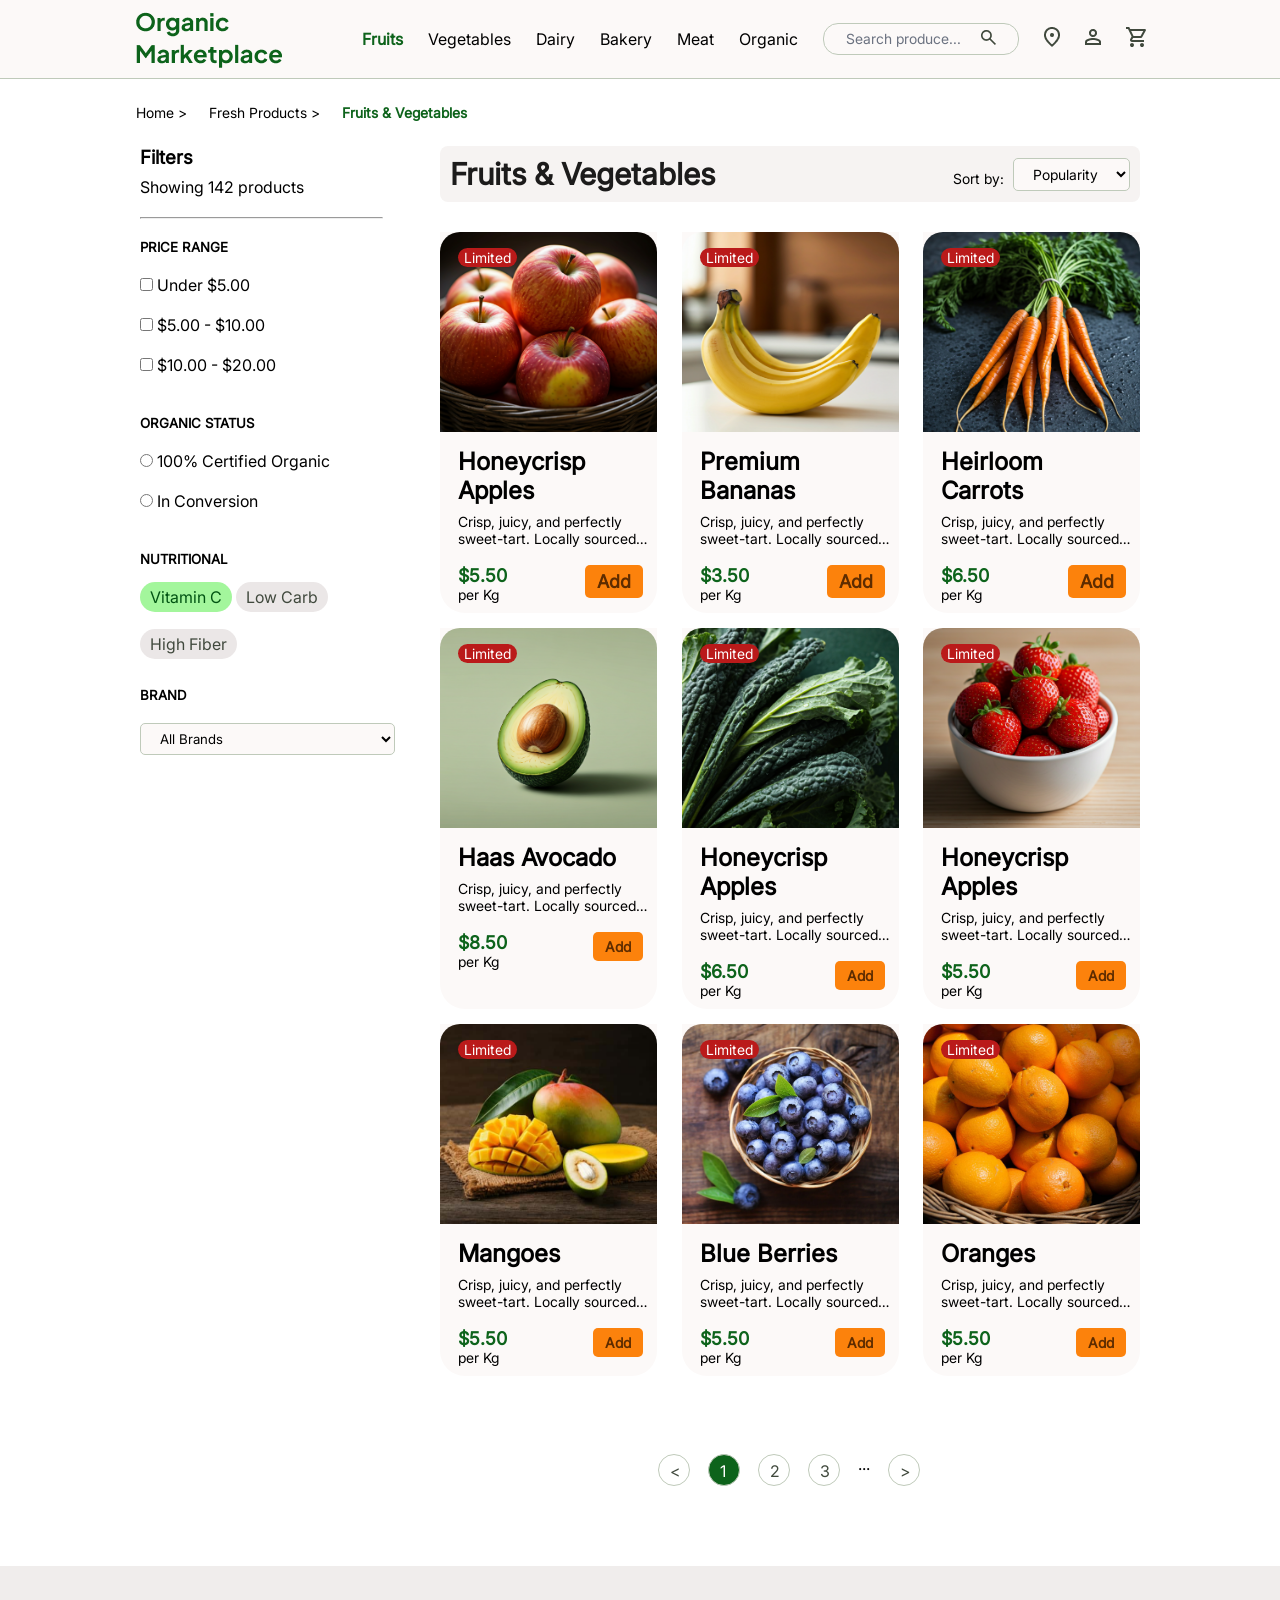
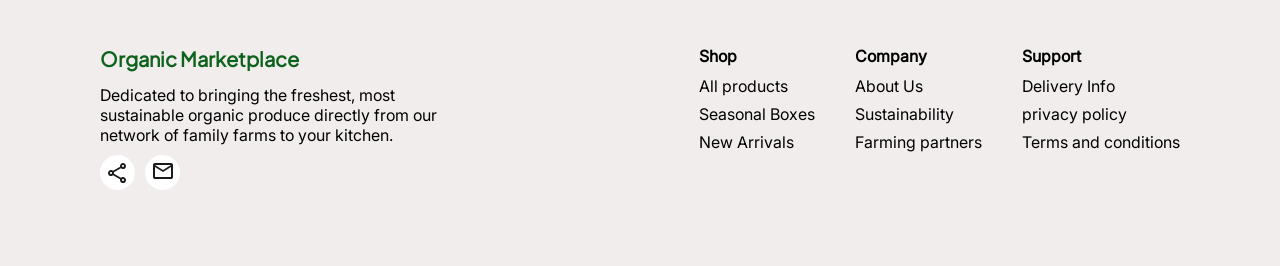
==== fruits.html @ 4d38a537 "version 1" ====
<!DOCTYPE html>
<html lang="en">

<head>
    <meta charset="UTF-8">
    <meta name="viewport" content="width=device-width, initial-scale=1.0">
    <title>Organic Marketplace</title>
    <link rel="stylesheet" href="fruits.css">
    <style>
        @font-face {
            font-family: 'PlusJakartaSans';
            src: url('Fonts/Plus_Jakarta_Sans/static/PlusJakartaSans-Regular.ttf') format('truetype');
        }

        @font-face {
            font-family: 'Inter';
            src: url('Fonts/Inter/static/Inter_18pt-Regular.ttf') format('truetype');
        }
    </style>

</head>

<body>

       <header>
        <div class="header-container">
            <div class="logo">
                <img src="downloads_dmart/logo.png" alt="logo">
            </div>
            <div class="nav">
                <ul>
                    <li><a class="active">Fruits</a></li>
                    <li><a>Vegetables</a></li>
                    <li><a>Dairy</a></li>
                    <li><a>Bakery</a></li>
                    <li><a>Meat</a></li>
                    <li><a>Organic</a></li>
                </ul>
            </div>
            <div class="search-container " style="gap:25px;">
                <div class="search" style="gap:20px;">
                    <p>Search produce... </p>
                    <div><img src="downloads_dmart/search.png"></span></div>
                </div>
                <div class="loc" style="align-self:center;">
                    <img src="downloads_dmart/loc.png" alt="loc">
                </div>
                <div class="user" style="align-self:center;">
                    <img src="downloads_dmart/user.png" alt="user">
                </div>
                <div class="cart" style="align-self:center;">
                    <img src="downloads_dmart/cart.svg" alt="cart">
                </div>
            </div>
        </div>

    </header>
    <section class="toggle">
        <p><span>Home > </span><span> Fresh Products > </span><span style="color: #0D631B;font-weight: bold;"> Fruits &
                Vegetables</span></p>
    </section>

    <section class="fruit-vegetable-1">
        <div class="fruit-vegetable-col1">
            <div>
                <h3>Filters</h3>
                <p style="margin-top: 8px;margin-left: 0;">Showing 142 products</p>
                <br>
                <hr style="width: 243px;">
            </div>
            <br>
            <div>
                <h5>PRICE RANGE</h5><br>
                <form>
                    <input type="checkbox" id="range1" class="range1" value="range1">
                    <label for="range1">Under $5.00</label><br><br>
                    <input type="checkbox" id="range2" class="range2" value="range2">
                    <label for="range2">$5.00 - $10.00</label><br><br>
                    <input type="checkbox" id="range3" class="range3" value="range3">
                    <label for="range3">$10.00 - $20.00</label><br><br>

                </form>

            </div>
            <br>
            <div>
                <h5>ORGANIC STATUS</h5><br>
                <form>
                    <input type="radio" id="radio1" class="radio1" value="radio1">
                    <label for="radio1">100% Certified Organic</label><br><br>
                    <input type="radio" id="radio2" class="radio2" value="radio2">
                    <label for="radio2">In Conversion</label><br><br>

                </form>
            </div>
            <br>
            <div style="position: relative;">
                <h5>NUTRITIONAL</h5><br>
                <span style="background-color: #A3F69C;color:#005312;border-radius: 30px;padding: 5px 10px;margin-left: 0;">Vitamin
                    C</span>
                <span style="background-color: #EBE7E7;color:#40493D;border-radius: 30px;padding: 5px 10px;margin-left: 0;">Low
                    Carb</span>
                <span
                    style="background-color: #EBE7E7;color:#40493D;border-radius: 30px;padding: 5px 10px;position: absolute;top:70px;left:0px ;margin-left: 0;">High
                    Fiber</span>
            </div>
            <br>
            <br>
            <br>
            <div>
                <br>
                <h5>BRAND</h5><br>
                <form>
                    <select title="All Brands" name="brands"
                        style="border: 1px solid #BFCABA;background-color: #FCF9F8; padding:6px 15px 6px ;border-radius: 5px;width: 85%;">
                        <option value="all brands">All Brands</option>
                    </select>
                </form>
            </div>

        </div>
        <div class="fruit-vegetable-col2">
            <div class="fv-col2-top">
                <h2>Fruits & Vegetables</h2>
                <div style="display: flex;align-items: center;">
                    <div>
                        <p style="font-size: 14px;width: 60px;">Sort by:</p>
                    </div>

                    <select title="popularity" name="popularity"
                        style="border: 1px solid #BFCABA;background-color: #FCF9F8; padding:6px 15px 6px ;border-radius: 5px;width: 100%; font-size: 14px;">
                        <option value="popularity">Popularity</option>
                    </select>

                </div>
            </div>
            <div class="fv-card-container">
                <div class="best-cards">
                    <p class="limited">Limited</p>
                    
                    <img src="downloads_dmart/apple.png">
                    <h3>Honeycrisp
                        Apples</h3>
                    <p>Crisp, juicy, and perfectly
                        sweet-tart. Locally sourced…</p>
                    <div  style="display:flex;justify-content: space-between;position: relative;">
                        <span>$5.50</span>
                        <a href="apple.html"><span style="background-color: #FC820C;color: #5E2C00;padding: 6px 12px;border-radius: 5px;position: absolute;right:14px">Add</span></a>
                    </div>
                     <p style="margin-top:0px; margin-left: 18px;">per Kg</p>
                </div>

                <div class="best-cards">
                    <p class="limited">Limited</p>
                    <img src="downloads_dmart/banana.png">
                    <h3>Premium
Bananas</h3>
                    <p>Crisp, juicy, and perfectly
                        sweet-tart. Locally sourced…</p>
                    <div  style="display:flex;justify-content: space-between;position: relative;">
                        <span>$3.50</span>
                        <span style="background-color: #FC820C;color: #5E2C00;padding: 6px 12px;border-radius: 5px;position: absolute;right:14px">Add</span>
                    </div>
                     <p style="margin-top:0px; margin-left: 18px;">per Kg</p>
                </div>

               <div class="best-cards">
                <p class="limited">Limited</p>
                    <img src="downloads_dmart/carrotheri.png">
                    <h3>Heirloom
Carrots</h3>
                    <p>Crisp, juicy, and perfectly
                        sweet-tart. Locally sourced…</p>
                    <div  style="display:flex;justify-content: space-between;position: relative;">
                        <span>$6.50</span>
                        <span style="background-color: #FC820C;color: #5E2C00;padding: 6px 12px;border-radius: 5px;position: absolute;right:14px">Add</span>
                    </div>
                     <p style="margin-top:0px; margin-left: 18px;">per Kg</p>
                </div>
                <div class="best-cards">
                    <p class="limited">Limited</p>
                    
                    <img src="downloads_dmart/avacado.png">
                    <h3>Haas Avocado</h3>
                    <p>Crisp, juicy, and perfectly
                        sweet-tart. Locally sourced…</p>
                    <div  style="display:flex;justify-content: space-between;position: relative;">
                        <span>$8.50</span>
                        <span style="background-color: #FC820C;color: #5E2C00;padding: 6px 12px;border-radius: 5px;position: absolute;right:14px;font-size: 14px;">Add</span>
                    </div>
                     <p style="margin-top:0px; margin-left: 18px;">per Kg</p>
                </div>

               <div class="best-cards">
                <p class="limited">Limited</p>
                    <img src="downloads_dmart/curry.png">
                    <h3>Honeycrisp
                        Apples</h3>
                    <p>Crisp, juicy, and perfectly
                        sweet-tart. Locally sourced…</p>
                    <div  style="display:flex;justify-content: space-between;position: relative;">
                        <span>$6.50</span>
                        <span style="background-color: #FC820C;color: #5E2C00;padding: 6px 12px;border-radius: 5px;position: absolute;right:14px;font-size: 14px;">Add</span>
                    </div>
                     <p style="margin-top:0px; margin-left: 18px;">per Kg</p>
                </div>

                <div class="best-cards">
                    <p class="limited">Limited</p>
                    <img src="downloads_dmart/straberry11.png">
                    <h3>Honeycrisp
                        Apples</h3>
                    <p>Crisp, juicy, and perfectly
                        sweet-tart. Locally sourced…</p>
                    <div  style="display:flex;justify-content: space-between;position: relative;">
                        <span>$5.50</span>
                        <span style="background-color: #FC820C;color: #5E2C00;padding: 6px 12px;border-radius: 5px;position: absolute;right:14px;font-size: 14px;">Add</span>
                    </div>
                     <p style="margin-top:0px; margin-left: 18px;">per Kg</p>
                </div>
                <div class="best-cards">
                    <p class="limited">Limited</p>
                    <img src="downloads_dmart/mango.png">
                    <h3>Mangoes</h3>
                    <p>Crisp, juicy, and perfectly
                        sweet-tart. Locally sourced…</p>
                    <div  style="display:flex;justify-content: space-between;position: relative;">
                        <span>$5.50</span>
                        <span style="background-color: #FC820C;color: #5E2C00;padding: 6px 12px;border-radius: 5px;position: absolute;right:14px;font-size: 14px;">Add</span>
                    </div>
                     <p style="margin-top:0px; margin-left: 18px;">per Kg</p>
                </div>

                <div class="best-cards">
                    <p class="limited">Limited</p>
                    <img src="downloads_dmart/blueberry.png">
                    <h3>Blue Berries</h3>
                    <p>Crisp, juicy, and perfectly
                        sweet-tart. Locally sourced…</p>
                    <div  style="display:flex;justify-content: space-between;position: relative;">
                        <span>$5.50</span>
                        <span style="background-color: #FC820C;color: #5E2C00;padding: 6px 12px;border-radius: 5px;position: absolute;right:14px;font-size: 14px;">Add</span>
                    </div>
                     <p style="margin-top:0px; margin-left: 18px;">per Kg</p>
                </div>

               <div class="best-cards">
                <p class="limited">Limited</p>
                    <img src="downloads_dmart/orange.png">
                    <h3>Oranges</h3>
                    <p>Crisp, juicy, and perfectly
                        sweet-tart. Locally sourced…</p>
                    <div  style="display:flex;justify-content: space-between;position: relative;">
                        <span>$5.50</span>
                        <span style="background-color: #FC820C;color: #5E2C00;padding: 6px 12px;border-radius: 5px;position: absolute;right:14px;font-size: 14px;">Add</span>
                    </div>
                     <p style="margin-top:0px; margin-left: 18px;">per Kg</p>
                </div>

            </div>
        </div>
    </section>

    <!--page-toggle section-->
    <section class="page-toggle">
        <div class="page-nos">
    
                    <p class="page-nos-round"><</p>
                    <p class="page-nos-round" style="background-color: #0D631B;color: #fff;">1</p>
                    <p class="page-nos-round">2</p>
                    <p class="page-nos-round">3</p>
                    <p>...</p>
                    <p class="page-nos-round">></p>


        </div>
    </section>


















    <footer>

        <div class="footer">

            <div>
                <h3
                    style="margin-bottom: 14px;font-size: 20px;font-weight: 700;color: #0D631B;font-family:PlusJakartaSans ;">
                    Organic Marketplace</h3>
                <p style="margin-left: 0;">Dedicated to bringing the freshest, most<br>
                    sustainable organic produce directly from our<br>
                    network of family farms to your kitchen.</p>
                <div class="footer-img">
                   <div class="footer-icon">
                        <img src="downloads_dmart/share.svg">
                    </div>
                   <div class="footer-icon">
                        <img src="downloads_dmart/mail.svg">
                    </div>
                </div>

            </div>
            <div class="right-flex">
                <div>
                    <h4>Shop</h4>
                    <ul>
                        <li>All products </li>
                        <li>Seasonal Boxes </li>
                        <li>New Arrivals</li>
                    </ul>
                </div>

                <div>
                    <h4>Company</h4>
                    <ul>
                        <li>About Us </li>
                        <li>Sustainability </li>
                        <li>Farming partners</li>
                    </ul>
                </div>

                <div>
                    <h4>Support</h4>
                    <ul>
                        <li>Delivery Info</li>
                        <li>privacy policy</li>
                        <li>Terms and conditions</li>
                    </ul>
                </div>

            </div>

        </div>

    </footer>
</body>

</html>
---- fruits.css ----
* {
    margin: 0;
    padding: 0;
    box-sizing: border-box;
    font-family: "Inter", sans-serif;

    @font-face {
        font-family: 'PlusJakartaSans';
        src: url('Fonts/Plus_Jakarta_Sans/static/PlusJakartaSans-Regular.ttf') format('truetype');
    }

    @font-face {
        font-family: 'Inter';
        src: url('Fonts/Inter/static/Inter_18pt-Regular.ttf') format('truetype');
    }
}

header {
    width: 100%;
    background-color: #FCF9F8;
    border-bottom: 1px solid #BFCABA;
}

.header-container {
    margin: 0 50px;
    padding: 5px;
    display: flex;
    justify-content: center;
    align-items: center;


}

.nav {
    font-family: "Inter", sans-serif;

}

.nav ul {
    list-style: none;
    display: flex;
    gap: 25px;
    font-weight: 500;
}

.nav li a.active {
    color: #0D631B;
    font-weight: bold;
}

.search-container {
    display: flex;


}

.search {
    display: flex;
    justify-content: space-between;
    border: 1px solid #BFCABA;
    padding: 6px 22px;
    font-size: 14px;
    color: #6B7280;
    border-radius: 15px;
    margin-left: 25px;

}
.search p{
    margin:0;
}

.toggle{
    margin-left: 100px;
    margin-right: 100px;
   
    margin-top: 25px;
    font-size: 14px;
}
.fruit-vegetable-1{
    margin-left: 140px;
    margin-right: 140px;
    margin-top:25px;
    display: flex;
}
.fruit-vegetable-col1{
    width:30%;
}
.fruit-vegetable-col2{
    width:70%;
}
.fv-col2-top{
    margin-left: 20x;
    background-color: #F6F3F2;
    padding: 10px;
    display: flex;
    justify-content: space-between;
    align-items: center;
    border-radius: 8px;
}
.fv-col2-top h2{
    color: #1C1B1B;
    font-weight: bold;
    font-size: 30px;
}





.best-cards{
    width:31% !important;
    border-bottom-left-radius: 25px;
    background-color: #FCF9F8;
    border-bottom-right-radius: 25px;
    position: relative;
    
}
.best-cards img{
    width: 100%;
    height: 200px;
    object-fit:cover;
    border-top-left-radius:20px;
    border-top-right-radius:20px;
    display:block;
    margin-bottom:15px;
    
}
.fv-card-container{
    display: flex;
    gap: 15px;
    justify-content: space-between;
    margin-top: 30px;
    margin-bottom: 30px;
    flex-wrap: wrap;
}
.best-cards span{
    color:#0D631B;
    font-weight: bold;
}
.best-cards h3{
        width: 160px;
        font-size: 24px;
        font-weight: 600;
}
.best-cards p {
    font-size: 14px;
    font-weight: 400;
    margin-top: 8px;
    margin-bottom: 10px;
}
.best-cards h3,p,span{
    margin-left: 18px;
    margin-top: 8px;
}
.best-cards p{
    margin-left: 18px;
    margin-top: 8px;
}
.best-cards h3,p,span{
    margin-left: 18px;
    margin-top: 8px;
}
.best-cards span{
    font-size: 18px;
    font-weight: 600;

}
.limited{
    background-color: #BA1A1A;
    font-size:6px;
    font-weight:100;
    position:absolute;
    top:8px;
    padding: 1px 6px;
    border-radius: 25px;
    color: #fff;

}





















.page-toggle{
    margin-left:140px ;
    margin-right:140px;
    display: flex;
    justify-content: center;
    align-items: center;
    margin-bottom: 80px;
    margin-top: 40px;
}
.page-nos{
   display: flex;
    gap: 0px;
    padding-left: 28%;
}
.page-nos-round{
    background-color: #ffffff;
    border-radius: 50%;
    border:1px solid #BFCABA;
    padding: 6px 11px;
    height: 32px;
    width: 32px;
    color: #40493D;
    

}






footer{
    background-color: #F0EDEC;
    height: 300px;

}
.footer{
    margin-left: 100px;
    margin-right:100px;
    padding-top: 80px;
    display: flex;
    justify-content: space-between;
}
.right-flex h4{
    margin-bottom: 10px;
}
.right-flex{
    display: flex;
    justify-content: space-between;
    gap:40px;
}
.right-flex ul{
    list-style: none;
}
.right-flex ul li{
    margin-bottom: 8px;
}
.footer-img{
    display: flex;
}
.footer-icon{
    background-color: #fff;
    border-radius: 50%;
    width:35px;
    height:35px;
    object-fit: cover;
    margin-right: 10px;
    margin-top: 10px;
    padding: 8px;
}
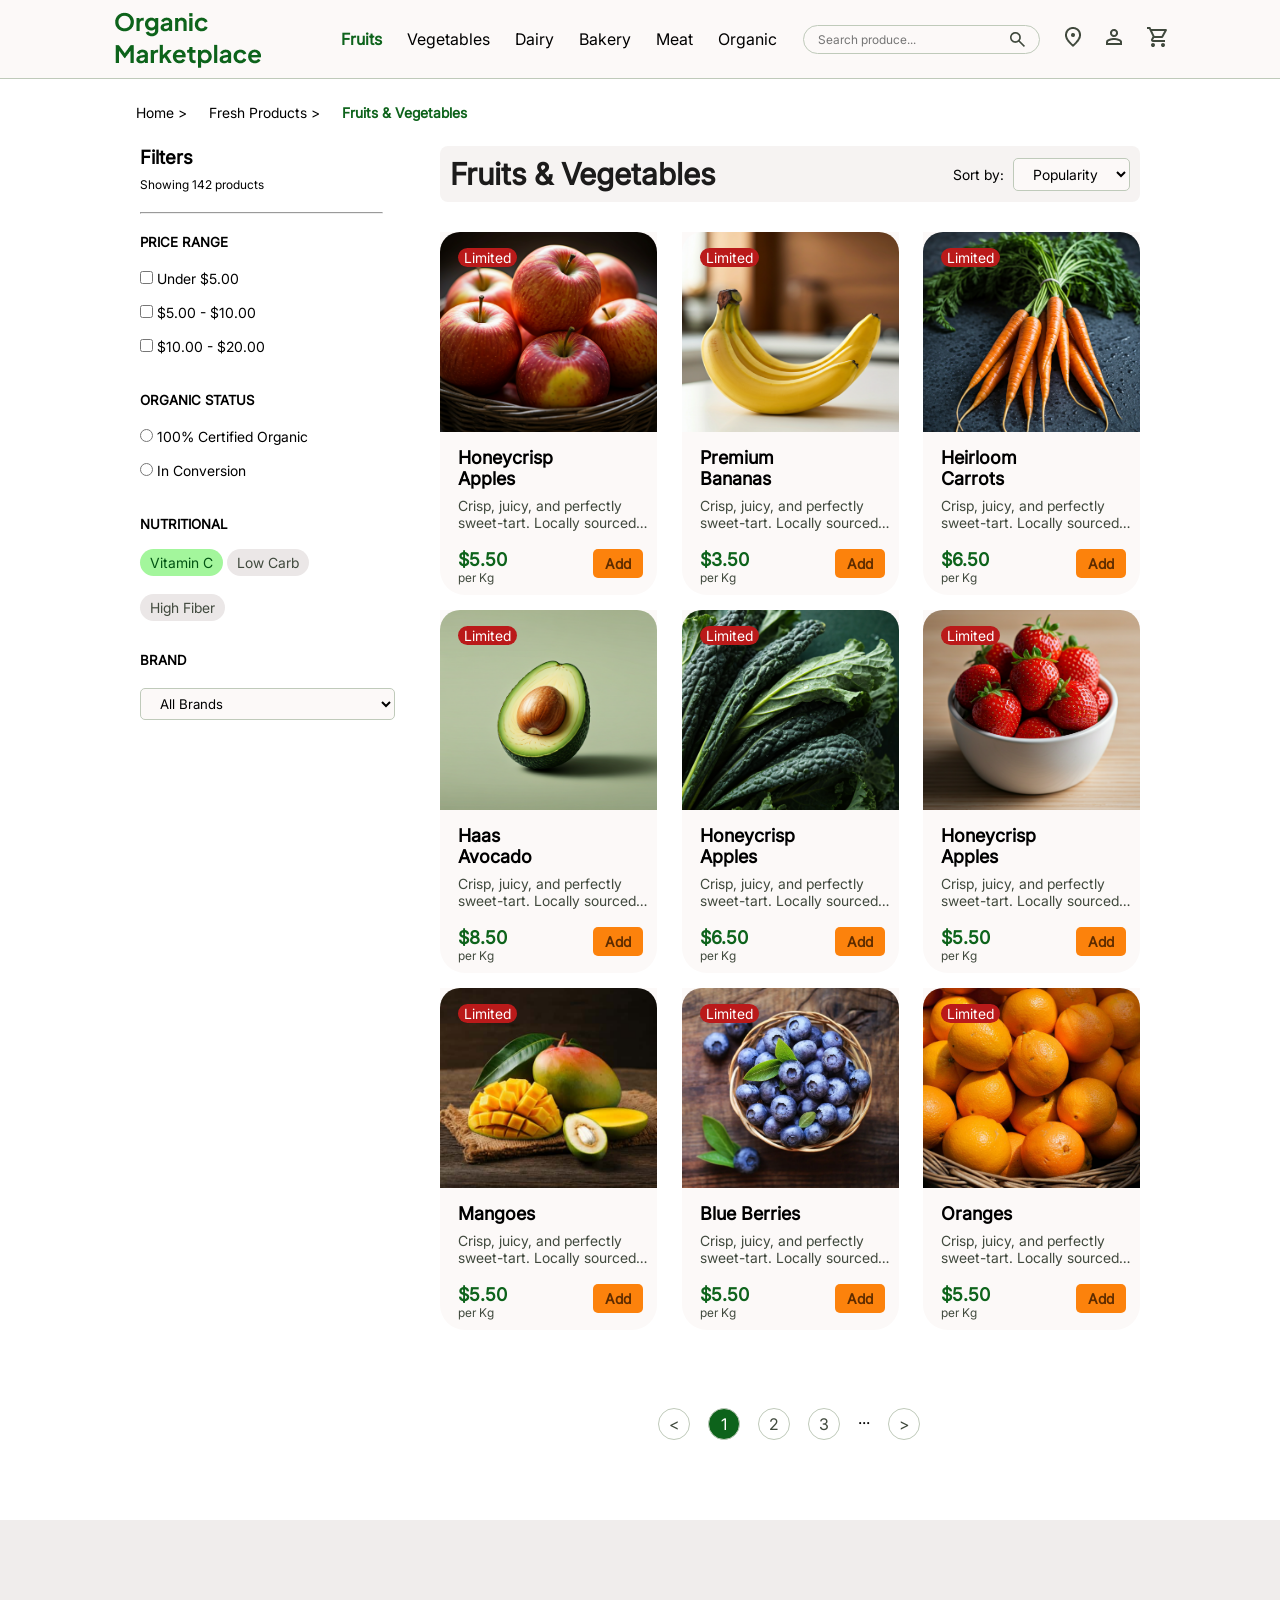
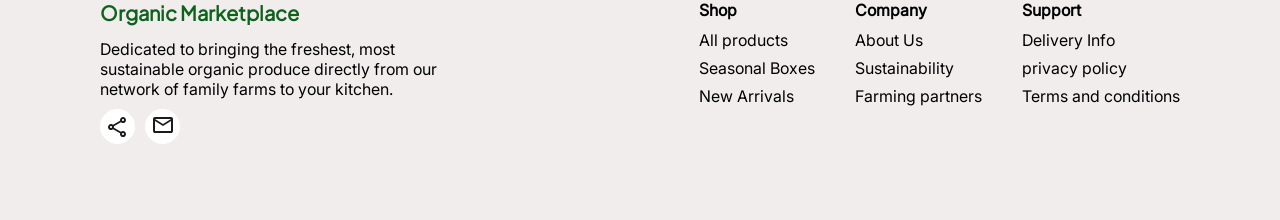
==== commit 11b85cbb: "Updated css" ====
--- a/fruits.html
+++ b/fruits.html
@@ -38,9 +38,9 @@
                 </ul>
             </div>
             <div class="search-container " style="gap:25px;">
-                <div class="search" style="gap:20px;">
-                    <p>Search produce... </p>
-                    <div><img src="downloads_dmart/search.png"></span></div>
+                <div class="search" >
+                    <input type="search" placeholder="Search produce...">
+                    <img src="downloads_dmart/search.png">
                 </div>
                 <div class="loc" style="align-self:center;">
                     <img src="downloads_dmart/loc.png" alt="loc">
@@ -64,7 +64,7 @@
         <div class="fruit-vegetable-col1">
             <div>
                 <h3>Filters</h3>
-                <p style="margin-top: 8px;margin-left: 0;">Showing 142 products</p>
+                <p style="margin-top: 8px;margin-left: 0;font-size: 12px;">Showing 142 products</p>
                 <br>
                 <hr style="width: 243px;">
             </div>
@@ -96,12 +96,12 @@
             <br>
             <div style="position: relative;">
                 <h5>NUTRITIONAL</h5><br>
-                <span style="background-color: #A3F69C;color:#005312;border-radius: 30px;padding: 5px 10px;margin-left: 0;">Vitamin
+                <span class="vitamin-c-green">Vitamin
                     C</span>
-                <span style="background-color: #EBE7E7;color:#40493D;border-radius: 30px;padding: 5px 10px;margin-left: 0;">Low
+                <span class="vitamin-c-2">Low
                     Carb</span>
                 <span
-                    style="background-color: #EBE7E7;color:#40493D;border-radius: 30px;padding: 5px 10px;position: absolute;top:70px;left:0px ;margin-left: 0;">High
+                    class="vitamin-c-3">High
                     Fiber</span>
             </div>
             <br>
@@ -124,11 +124,11 @@
                 <h2>Fruits & Vegetables</h2>
                 <div style="display: flex;align-items: center;">
                     <div>
-                        <p style="font-size: 14px;width: 60px;">Sort by:</p>
+                        <p style="font-size: 14px;width: 60px;margin-top: 0;">Sort by:</p>
                     </div>
 
                     <select title="popularity" name="popularity"
-                        style="border: 1px solid #BFCABA;background-color: #FCF9F8; padding:6px 15px 6px ;border-radius: 5px;width: 100%; font-size: 14px;">
+                        class="popularity">
                         <option value="popularity">Popularity</option>
                     </select>
 
@@ -145,9 +145,9 @@
                         sweet-tart. Locally sourced…</p>
                     <div  style="display:flex;justify-content: space-between;position: relative;">
                         <span>$5.50</span>
-                        <a href="apple.html"><span style="background-color: #FC820C;color: #5E2C00;padding: 6px 12px;border-radius: 5px;position: absolute;right:14px">Add</span></a>
-                    </div>
-                     <p style="margin-top:0px; margin-left: 18px;">per Kg</p>
+                        <a href="apple.html"><span style="background-color: #FC820C;color: #5E2C00;padding: 6px 12px;border-radius: 5px;position: absolute;right:14px;font-size: 14px;">Add</span></a>
+                    </div>
+                     <p style="margin-top:0px; margin-left: 18px;font-size:12px;">per Kg</p>
                 </div>
 
                 <div class="best-cards">
@@ -159,9 +159,9 @@
                         sweet-tart. Locally sourced…</p>
                     <div  style="display:flex;justify-content: space-between;position: relative;">
                         <span>$3.50</span>
-                        <span style="background-color: #FC820C;color: #5E2C00;padding: 6px 12px;border-radius: 5px;position: absolute;right:14px">Add</span>
-                    </div>
-                     <p style="margin-top:0px; margin-left: 18px;">per Kg</p>
+                        <span style="background-color: #FC820C;color: #5E2C00;padding: 6px 12px;border-radius: 5px;position: absolute;right:14px;font-size: 14px;">Add</span>
+                    </div>
+                     <p style="margin-top:0px; margin-left: 18px;font-size:12px;">per Kg</p>
                 </div>
 
                <div class="best-cards">
@@ -173,9 +173,9 @@
                         sweet-tart. Locally sourced…</p>
                     <div  style="display:flex;justify-content: space-between;position: relative;">
                         <span>$6.50</span>
-                        <span style="background-color: #FC820C;color: #5E2C00;padding: 6px 12px;border-radius: 5px;position: absolute;right:14px">Add</span>
-                    </div>
-                     <p style="margin-top:0px; margin-left: 18px;">per Kg</p>
+                        <span style="background-color: #FC820C;color: #5E2C00;padding: 6px 12px;border-radius: 5px;position: absolute;right:14px;font-size: 14px;">Add</span>
+                    </div>
+                     <p style="margin-top:0px; margin-left: 18px;font-size:12px;">per Kg</p>
                 </div>
                 <div class="best-cards">
                     <p class="limited">Limited</p>
@@ -188,7 +188,7 @@
                         <span>$8.50</span>
                         <span style="background-color: #FC820C;color: #5E2C00;padding: 6px 12px;border-radius: 5px;position: absolute;right:14px;font-size: 14px;">Add</span>
                     </div>
-                     <p style="margin-top:0px; margin-left: 18px;">per Kg</p>
+                     <p style="margin-top:0px; margin-left: 18px;font-size:12px;">per Kg</p>
                 </div>
 
                <div class="best-cards">
@@ -202,7 +202,7 @@
                         <span>$6.50</span>
                         <span style="background-color: #FC820C;color: #5E2C00;padding: 6px 12px;border-radius: 5px;position: absolute;right:14px;font-size: 14px;">Add</span>
                     </div>
-                     <p style="margin-top:0px; margin-left: 18px;">per Kg</p>
+                     <p style="margin-top:0px; margin-left: 18px;font-size:12px;">per Kg</p>
                 </div>
 
                 <div class="best-cards">
@@ -216,7 +216,7 @@
                         <span>$5.50</span>
                         <span style="background-color: #FC820C;color: #5E2C00;padding: 6px 12px;border-radius: 5px;position: absolute;right:14px;font-size: 14px;">Add</span>
                     </div>
-                     <p style="margin-top:0px; margin-left: 18px;">per Kg</p>
+                     <p style="margin-top:0px; margin-left: 18px;font-size:12px;">per Kg</p>
                 </div>
                 <div class="best-cards">
                     <p class="limited">Limited</p>
@@ -228,7 +228,7 @@
                         <span>$5.50</span>
                         <span style="background-color: #FC820C;color: #5E2C00;padding: 6px 12px;border-radius: 5px;position: absolute;right:14px;font-size: 14px;">Add</span>
                     </div>
-                     <p style="margin-top:0px; margin-left: 18px;">per Kg</p>
+                     <p style="margin-top:0px; margin-left: 18px;font-size:12px;">per Kg</p>
                 </div>
 
                 <div class="best-cards">
@@ -241,7 +241,7 @@
                         <span>$5.50</span>
                         <span style="background-color: #FC820C;color: #5E2C00;padding: 6px 12px;border-radius: 5px;position: absolute;right:14px;font-size: 14px;">Add</span>
                     </div>
-                     <p style="margin-top:0px; margin-left: 18px;">per Kg</p>
+                     <p style="margin-top:0px; margin-left: 18px;font-size:12px;">per Kg</p>
                 </div>
 
                <div class="best-cards">
@@ -254,7 +254,7 @@
                         <span>$5.50</span>
                         <span style="background-color: #FC820C;color: #5E2C00;padding: 6px 12px;border-radius: 5px;position: absolute;right:14px;font-size: 14px;">Add</span>
                     </div>
-                     <p style="margin-top:0px; margin-left: 18px;">per Kg</p>
+                     <p style="margin-top:0px; margin-left: 18px;font-size:12px;">per Kg</p>
                 </div>
 
             </div>
--- a/fruits.css
+++ b/fruits.css
@@ -56,39 +56,57 @@
 
 .search {
     display: flex;
-    justify-content: space-between;
+    justify-content: space-around;
     border: 1px solid #BFCABA;
-    padding: 6px 22px;
-    font-size: 14px;
+    padding: 6px 14px;
     color: #6B7280;
-    border-radius: 15px;
-    margin-left: 25px;
-
-}
-.search p{
-    margin:0;
-}
-
-.toggle{
+    border-radius: 16px;
+    margin-left: 26px;
+
+}
+
+.search input {
+    border: none;
+    outline: none;
+    width: 100%;
+    font-size: 12px;
+    background-color: #FCF9F8;
+}
+
+.search p {
+    margin: 0;
+}
+
+.toggle {
     margin-left: 100px;
     margin-right: 100px;
-   
+
     margin-top: 25px;
     font-size: 14px;
 }
-.fruit-vegetable-1{
+
+.fruit-vegetable-1 {
     margin-left: 140px;
     margin-right: 140px;
-    margin-top:25px;
-    display: flex;
-}
-.fruit-vegetable-col1{
-    width:30%;
-}
-.fruit-vegetable-col2{
-    width:70%;
-}
-.fv-col2-top{
+    margin-top: 25px;
+    display: flex;
+}
+
+.fruit-vegetable-col1 {
+    width: 30%;
+}
+
+.fruit-vegetable-col1 form {
+    font-size: 14px;
+    ;
+
+}
+
+.fruit-vegetable-col2 {
+    width: 70%;
+}
+
+.fv-col2-top {
     margin-left: 20x;
     background-color: #F6F3F2;
     padding: 10px;
@@ -97,35 +115,76 @@
     align-items: center;
     border-radius: 8px;
 }
-.fv-col2-top h2{
+
+.fv-col2-top h2 {
     color: #1C1B1B;
     font-weight: bold;
     font-size: 30px;
 }
 
-
-
-
-
-.best-cards{
-    width:31% !important;
+.vitamin-c-2 {
+    background-color: #EBE7E7;
+    color: #40493D;
+    border-radius: 30px;
+    padding: 5px 10px;
+    margin-left: 0;
+    font-size: 14px;
+}
+
+.vitamin-c-3 {
+    background-color: #EBE7E7;
+    color: #40493D;
+    border-radius: 30px;
+    padding: 5px 10px;
+    position: absolute;
+    top: 70px;
+    left: 0px;
+    margin-left: 0;
+    font-size: 14px;
+}
+
+.vitamin-c-green {
+    background-color: #A3F69C;
+    color: #005312;
+    border-radius: 30px;
+    padding: 5px 10px;
+    margin-left: 0;
+    font-size: 14px;
+}
+
+.popularity {
+    border: 1px solid #BFCABA;
+    background-color: #FCF9F8;
+    padding: 6px 15px 6px;
+    border-radius: 5px;
+    width: 100%;
+    font-size: 14px;
+}
+
+
+
+
+.best-cards {
+    width: 31% !important;
     border-bottom-left-radius: 25px;
     background-color: #FCF9F8;
     border-bottom-right-radius: 25px;
     position: relative;
-    
-}
-.best-cards img{
+
+}
+
+.best-cards img {
     width: 100%;
     height: 200px;
-    object-fit:cover;
-    border-top-left-radius:20px;
-    border-top-right-radius:20px;
-    display:block;
-    margin-bottom:15px;
-    
-}
-.fv-card-container{
+    object-fit: cover;
+    border-top-left-radius: 20px;
+    border-top-right-radius: 20px;
+    display: block;
+    margin-bottom: 15px;
+
+}
+
+.fv-card-container {
     display: flex;
     gap: 15px;
     justify-content: space-between;
@@ -133,135 +192,161 @@
     margin-bottom: 30px;
     flex-wrap: wrap;
 }
-.best-cards span{
-    color:#0D631B;
+
+.best-cards span {
+    color: #0D631B;
     font-weight: bold;
 }
-.best-cards h3{
-        width: 160px;
-        font-size: 24px;
-        font-weight: 600;
-}
+
+.best-cards h3 {
+    width: 160px;
+    font-size: 18px;
+    font-weight:600;
+    padding-right: 56px;
+}
+
 .best-cards p {
     font-size: 14px;
     font-weight: 400;
     margin-top: 8px;
     margin-bottom: 10px;
-}
-.best-cards h3,p,span{
+    color: #40493D;
+}
+
+.best-cards h3,
+p,
+span {
     margin-left: 18px;
     margin-top: 8px;
 }
-.best-cards p{
+
+.best-cards p {
     margin-left: 18px;
     margin-top: 8px;
 }
-.best-cards h3,p,span{
+
+.best-cards h3,
+p,
+span {
     margin-left: 18px;
     margin-top: 8px;
 }
-.best-cards span{
+
+.best-cards span {
     font-size: 18px;
     font-weight: 600;
 
 }
-.limited{
+
+.limited {
     background-color: #BA1A1A;
-    font-size:6px;
-    font-weight:100;
-    position:absolute;
-    top:8px;
+    font-size: 6px;
+    font-weight: 100;
+    position: absolute;
+    top: 8px;
     padding: 1px 6px;
     border-radius: 25px;
-    color: #fff;
-
-}
-
-
-
-
-
-
-
-
-
-
-
-
-
-
-
-
-
-
-
-
-
-.page-toggle{
-    margin-left:140px ;
-    margin-right:140px;
+    color: #fff !important;
+
+}
+
+
+
+
+
+
+
+
+
+
+
+
+
+
+
+
+
+
+
+
+
+.page-toggle {
+    margin-left: 140px;
+    margin-right: 140px;
     display: flex;
     justify-content: center;
     align-items: center;
     margin-bottom: 80px;
     margin-top: 40px;
 }
-.page-nos{
-   display: flex;
+
+.page-nos {
+    display: flex;
     gap: 0px;
     padding-left: 28%;
 }
-.page-nos-round{
+
+.page-nos-round {
+    text-align: center;
     background-color: #ffffff;
     border-radius: 50%;
-    border:1px solid #BFCABA;
-    padding: 6px 11px;
+    border: 1px solid #BFCABA;
     height: 32px;
     width: 32px;
+    display: flex;
+    justify-content: center;
+    align-items: center;
     color: #40493D;
-    
-
-}
-
-
-
-
-
-
-footer{
+
+
+}
+
+
+
+
+
+
+footer {
     background-color: #F0EDEC;
     height: 300px;
 
 }
-.footer{
+
+.footer {
     margin-left: 100px;
-    margin-right:100px;
+    margin-right: 100px;
     padding-top: 80px;
     display: flex;
     justify-content: space-between;
 }
-.right-flex h4{
+
+.right-flex h4 {
     margin-bottom: 10px;
 }
-.right-flex{
+
+.right-flex {
     display: flex;
     justify-content: space-between;
-    gap:40px;
-}
-.right-flex ul{
+    gap: 40px;
+}
+
+.right-flex ul {
     list-style: none;
 }
-.right-flex ul li{
+
+.right-flex ul li {
     margin-bottom: 8px;
 }
-.footer-img{
-    display: flex;
-}
-.footer-icon{
+
+.footer-img {
+    display: flex;
+}
+
+.footer-icon {
     background-color: #fff;
     border-radius: 50%;
-    width:35px;
-    height:35px;
+    width: 35px;
+    height: 35px;
     object-fit: cover;
     margin-right: 10px;
     margin-top: 10px;
